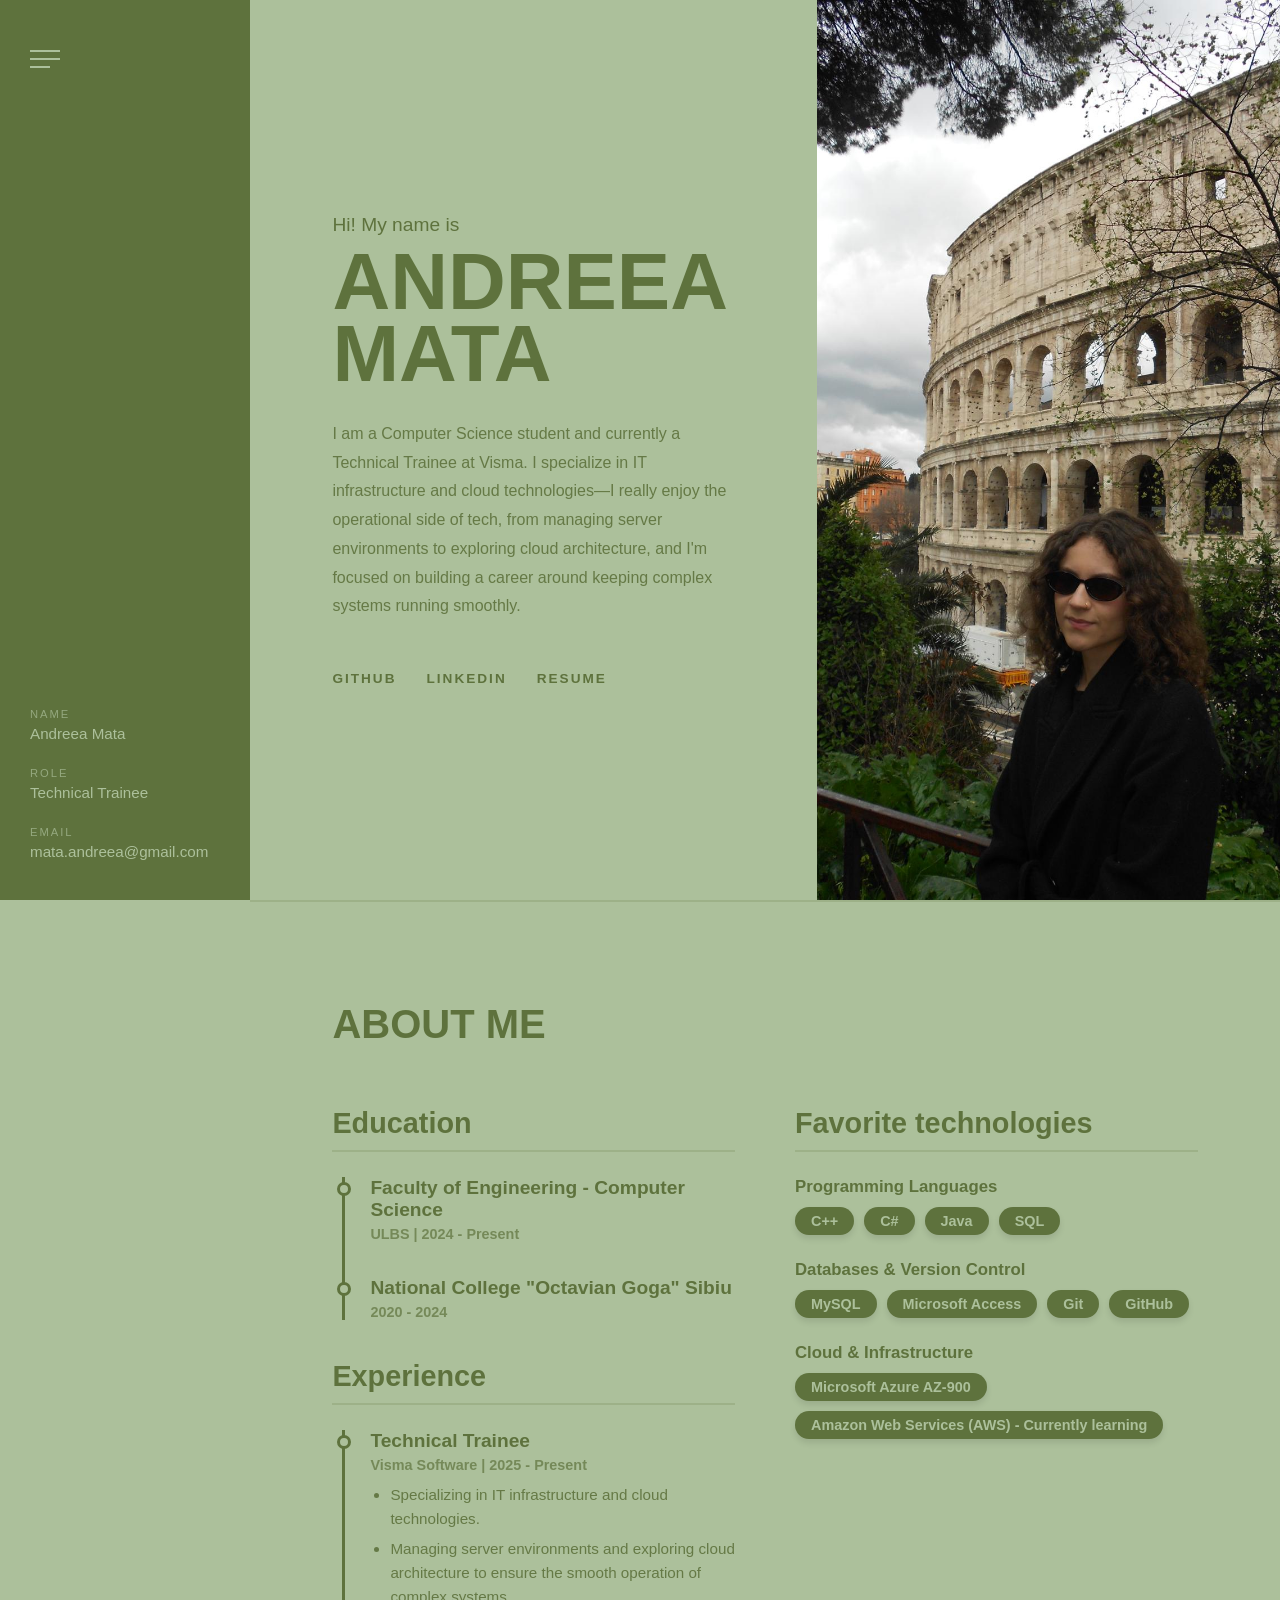
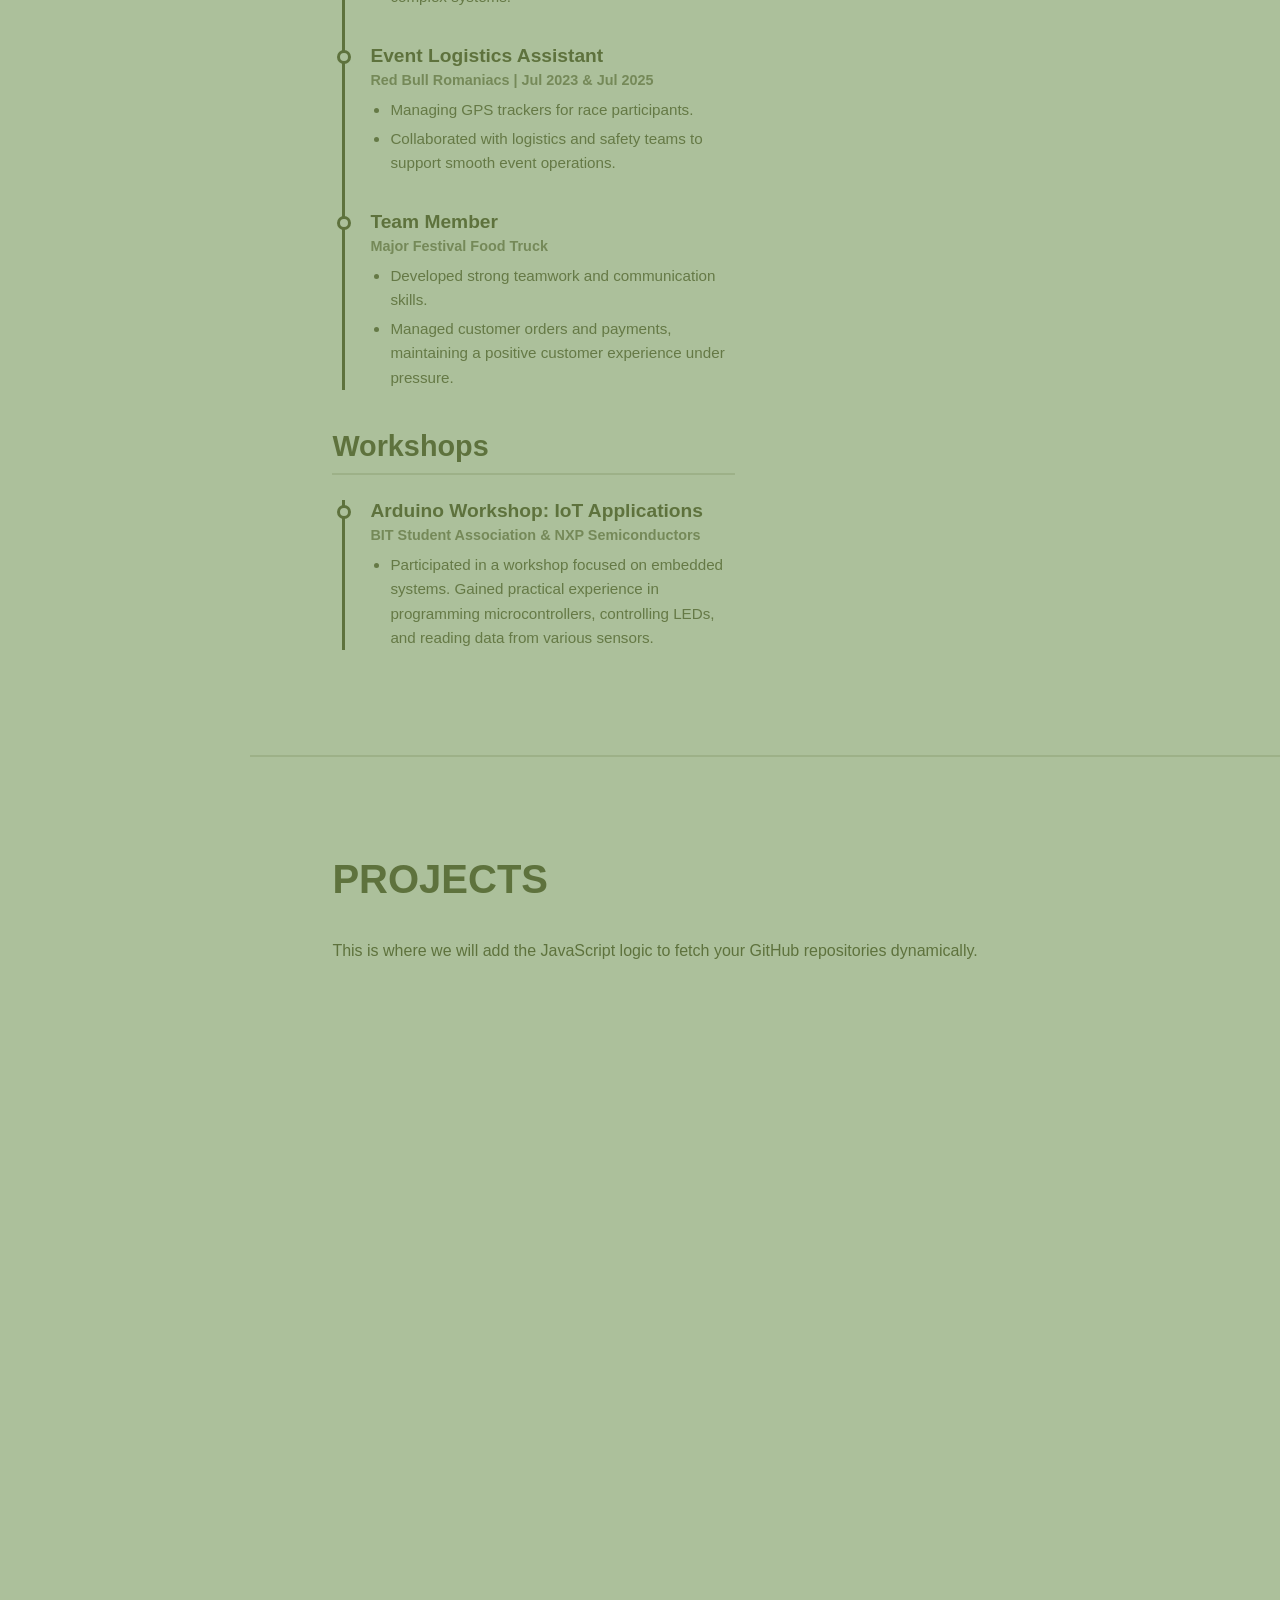
==== index.html @ 9abe4fd8 "First commit - Home Page (short description and profile photo) and Experience page" ====
<!DOCTYPE html>
<html lang="en">
<head>
    <meta charset="UTF-8">
    <meta name="viewport" content="width=device-width, initial-scale=1.0">
    <title>Portfolio | Andreea-Maria Mata</title>
    <link rel="stylesheet" href="css/style.css">
</head>
<body>

    <aside class="sidebar">
        
        <button class="menu-icon" id="hamburger-btn" aria-label="Open menu">
            <div class="line"></div>
            <div class="line"></div>
            <div class="line short"></div>
        </button>

        <nav class="sidebar-nav" id="sidebar-nav">
            <ul>
                <li><a href="#home" class="nav-link">Home</a></li>
                <li><a href="#about-me" class="nav-link">About me</a></li>
                <li><a href="#projects" class="nav-link">Projects</a></li>
            </ul>
        </nav>

        <div class="contact-info">
            <div class="info-block">
                <span class="label">NAME</span>
                <span class="value">Andreea Mata</span>
            </div>
            <div class="info-block">
                <span class="label">ROLE</span>
                <span class="value">Technical Trainee</span>
            </div>
            <div class="info-block">
                <span class="label">EMAIL</span>
                <span class="value">mata.andreea@gmail.com</span>
            </div>
        </div>

    </aside>

    <div class="main-content">

        <section id="home" class="hero-section">
            <div class="content">
                <div class="content-inner">
                    <p class="greeting">Hi! My name is</p>
                    <h1 class="huge-name">Andreea<br>Mata</h1>
                    <p class="bio">
                        I am a Computer Science student and currently a Technical Trainee at Visma. I specialize in IT infrastructure and cloud technologies—I really enjoy the operational side of tech, from managing server environments to exploring cloud architecture, and I'm focused on building a career around keeping complex systems running smoothly.
                    </p>
                    <div class="social-links">
                        <a href="https://github.com/mmandreea" target="_blank">GITHUB</a>
                        <a href="https://www.linkedin.com/in/andreea-maria-mata/" target="_blank">LINKEDIN</a>
                        <a href="informatii/CV_Andreea_Mata.pdf" target="_blank">RESUME</a>
                    </div>
                </div>
            </div>
            <div class="hero-image"></div>
        </section>

        <section id="about-me" class="other-section">
            <h2 class="section-title">About me</h2>
            
            <div class="about-grid">
                
                <div class="about-column">
                    
                    <h3 class="column-subtitle">Education</h3>
                    <div class="timeline">
                        <div class="timeline-item">
                            <div class="timeline-dot"></div>
                            <h4 class="timeline-title">Faculty of Engineering - Computer Science</h4>
                            <p class="timeline-date">ULBS | 2024 - Present</p>
                        </div>
                        <div class="timeline-item">
                            <div class="timeline-dot"></div>
                            <h4 class="timeline-title">National College "Octavian Goga" Sibiu</h4>
                            <p class="timeline-date">2020 - 2024</p>
                        </div>
                    </div>

                    <h3 class="column-subtitle" style="margin-top: 40px;">Experience</h3>
                    <div class="timeline">
                        <div class="timeline-item">
                            <div class="timeline-dot"></div>
                            <h4 class="timeline-title">Technical Trainee</h4>
                            <p class="timeline-date">Visma Software | 2025 - Present</p>
                            <ul class="timeline-list">
                                <li>Specializing in IT infrastructure and cloud technologies.</li>
                                <li>Managing server environments and exploring cloud architecture to ensure the smooth operation of complex systems.</li>
                            </ul>
                        </div>
                        
                        <div class="timeline-item">
                            <div class="timeline-dot"></div>
                            <h4 class="timeline-title">Event Logistics Assistant</h4>
                            <p class="timeline-date">Red Bull Romaniacs | Jul 2023 & Jul 2025</p>
                            <ul class="timeline-list">
                                <li>Managing GPS trackers for race participants.</li>
                                <li>Collaborated with logistics and safety teams to support smooth event operations.</li>
                            </ul>
                        </div>
                        
                        <div class="timeline-item">
                            <div class="timeline-dot"></div>
                            <h4 class="timeline-title">Team Member</h4>
                            <p class="timeline-date">Major Festival Food Truck</p>
                            <ul class="timeline-list">
                                <li>Developed strong teamwork and communication skills.</li>
                                <li>Managed customer orders and payments, maintaining a positive customer experience under pressure.</li>
                            </ul>
                        </div>
                    </div>

                    <h3 class="column-subtitle" style="margin-top: 40px;">Workshops</h3>
                    <div class="timeline">
                        <div class="timeline-item">
                            <div class="timeline-dot"></div>
                            <h4 class="timeline-title">Arduino Workshop: IoT Applications</h4>
                            <p class="timeline-date">BIT Student Association & NXP Semiconductors</p>
                            <ul class="timeline-list">
                                <li>Participated in a workshop focused on embedded systems. Gained practical experience in programming microcontrollers, controlling LEDs, and reading data from various sensors.</li>
                            </ul>
                        </div>
                    </div>

                </div>

                <div class="about-column">
                    
                    <h3 class="column-subtitle">Favorite technologies</h3>
                    
                    <div class="skills-block">
                        <p class="skills-label">Programming Languages</p>
                        <div class="tags">
                            <span>C++</span>
                            <span>C#</span>
                            <span>Java</span>
                            <span>SQL</span>
                        </div>
                    </div>

                    <div class="skills-block">
                        <p class="skills-label">Databases & Version Control</p>
                        <div class="tags">
                            <span>MySQL</span>
                            <span>Microsoft Access</span>
                            <span>Git</span>
                            <span>GitHub</span>
                        </div>
                    </div>

                    <div class="skills-block">
                        <p class="skills-label">Cloud & Infrastructure</p>
                        <div class="tags">
                            <span>Microsoft Azure AZ-900</span>
                            <span>Amazon Web Services (AWS) - Currently learning</span>
                        </div>
                    </div>

                </div>

            </div>
        </section>

        <section id="projects" class="other-section">
            <h2 class="section-title">Projects</h2>
            <p>This is where we will add the JavaScript logic to fetch your GitHub repositories dynamically.</p>
        </section>

    </div>

    <script src="js/script.js"></script>

</body>
</html>
---- css/style.css ----
/* =======================================
   1. RESETĂRI GLOBALE & SCROLL LENT
   ======================================= */
* {
    margin: 0;
    padding: 0;
    box-sizing: border-box;
    font-family: 'Segoe UI', Tahoma, Geneva, Verdana, sans-serif;
}

html {
    scroll-behavior: smooth; /* MAGIA PENTRU SCROLL FLUID */
}

body {
    background-color: #acc09b; 
    color: #5e723d; 
    /* Am eliminat overflow: hidden ca să permitem derularea paginii */
}

/* =======================================
   2. COLOANA 1: SIDEBAR (Fixat pe stânga)
   ======================================= */
.sidebar {
    width: 250px; 
    height: 100vh; /* Ocupă tot ecranul pe înălțime */
    position: fixed; /* ÎL BLOCHEAZĂ PE ECRAN */
    top: 0;
    left: 0;
    background-color: #5e723d; 
    color: #acc09b; 
    padding: 40px 30px;
    display: flex;
    flex-direction: column;
    justify-content: space-between;
    z-index: 100; /* Asigură că stă mereu deasupra conținutului */
}

/* Buton și Meniu Sidebar */
.menu-icon {
    background: transparent;
    border: none;
    cursor: pointer;
    padding: 10px 0;
    align-self: flex-start;
    outline: none;
}
.menu-icon .line {
    height: 2px;
    width: 30px;
    background-color: #acc09b;
    margin-bottom: 6px;
}
.menu-icon .short {
    width: 20px; 
}

.sidebar-nav {
    display: none; 
    margin-top: 30px;
    flex-grow: 1; 
}
.sidebar-nav.show {
    display: block;
}
.sidebar-nav ul {
    list-style: none;
    display: flex;
    flex-direction: column;
    gap: 20px;
}
.sidebar-nav a {
    color: #acc09b;
    text-decoration: none;
    font-size: 1.5rem; 
    font-weight: 800;
    letter-spacing: 1px;
    transition: opacity 0.3s ease;
    display: inline-block;
}
.sidebar-nav a:hover {
    opacity: 0.6;
}

/* Date Contact */
.contact-info {
    display: flex;
    flex-direction: column;
    gap: 25px;
    margin-top: auto; 
}
.info-block {
    display: flex;
    flex-direction: column;
    gap: 5px;
}
.label {
    font-size: 0.7rem;
    letter-spacing: 2px;
    opacity: 0.7;
}
.value {
    font-size: 0.95rem;
    font-weight: 500;
}

/* =======================================
   3. ZONA DE SCROLL & SECȚIUNEA HOME
   ======================================= */
.main-content {
    margin-left: 250px; /* Împinge tot conținutul la dreapta ca să nu intre sub sidebar-ul fixat */
}

.hero-section {
    display: flex;
    min-height: 100vh; /* Ocupă exact un ecran întreg */
}

.content {
    flex: 1; 
    display: flex;
    align-items: center;
    padding: 0 8%;
    background-color: #acc09b;
}

.content-inner {
    max-width: 500px;
}

.greeting {
    font-size: 1.2rem;
    margin-bottom: 10px;
}

.huge-name {
    font-size: 5rem;
    line-height: 0.9;
    font-weight: 800;
    text-transform: uppercase;
    margin-bottom: 30px;
    color: #5e723d;
}

.bio {
    font-size: 1rem;
    line-height: 1.8;
    margin-bottom: 50px;
    opacity: 0.9;
}

.social-links {
    display: flex;
    gap: 30px;
}

.social-links a {
    text-decoration: none;
    color: #5e723d;
    font-size: 0.85rem;
    letter-spacing: 2px;
    font-weight: bold;
    transition: opacity 0.3s;
}

.social-links a:hover {
    opacity: 0.6;
}

.hero-image {
    width: 45%; 
    background-image: url('../informatii/poza_eu.jpeg'); 
    background-size: cover;
    background-position: center;
}

/* =======================================
   4. NOILE SECȚIUNI (CV și Portofoliu)
   ======================================= */
.other-section {
    min-height: 100vh; /* Fiecare secțiune are cel puțin înălțimea unui ecran */
    padding: 100px 8%; /* Spațiu generos sus și pe laterale */
    border-top: 2px solid rgba(94, 114, 61, 0.2); /* O linie subtilă de despărțire */
    display: flex;
    flex-direction: column;
}

.section-title {
    font-size: 2.5rem;
    margin-bottom: 40px;
    text-transform: uppercase;
}

/* =======================================
   SECȚIUNEA ABOUT ME (Grid & Timeline)
   ======================================= */

.about-grid {
    display: grid;
    grid-template-columns: 1fr 1fr; /* Două coloane egale */
    gap: 60px;
    margin-top: 20px;
}

.column-subtitle {
    font-size: 1.8rem;
    color: #5e723d;
    margin-bottom: 25px;
    border-bottom: 2px solid rgba(94, 114, 61, 0.2);
    padding-bottom: 10px;
}

/* Structura axei timpului */
.timeline {
    border-left: 3px solid #5e723d; /* Linia verticală */
    padding-left: 25px;
    margin-left: 10px;
}

.timeline-item {
    position: relative;
    margin-bottom: 35px;
}

.timeline-item:last-child {
    margin-bottom: 0;
}

/* Bulinele de pe axa timpului */
.timeline-dot {
    position: absolute;
    left: -33px; /* Poziționat exact pe linia verticală */
    top: 5px;
    width: 14px;
    height: 14px;
    background-color: #acc09b; /* Interiorul la fel ca fundalul */
    border: 3px solid #5e723d; /* Marginea bulinei */
    border-radius: 50%;
}

.timeline-title {
    font-size: 1.2rem;
    font-weight: 700;
    color: #5e723d;
    margin-bottom: 5px;
}

.timeline-date {
    font-size: 0.9rem;
    font-weight: bold;
    opacity: 0.7;
    margin-bottom: 10px;
}

/* Liste pentru descrierea task-urilor (Workshop/Experiență) */
.timeline-list {
    list-style-type: disc;
    padding-left: 20px;
    opacity: 0.9;
    font-size: 0.95rem;
    line-height: 1.6;
}

.timeline-list li {
    margin-bottom: 5px;
}

/* Secțiunea de Abilități Tehnice (Tag-uri) */
.skills-block {
    margin-bottom: 25px;
}

.skills-label {
    font-weight: bold;
    margin-bottom: 10px;
    font-size: 1.05rem;
}

.tags {
    display: flex;
    flex-wrap: wrap;
    gap: 10px;
}

.tags span {
    background-color: #5e723d; /* Verde închis */
    color: #acc09b; /* Text deschis */
    padding: 6px 16px;
    border-radius: 20px;
    font-size: 0.9rem;
    font-weight: 600;
    box-shadow: 0 4px 6px rgba(0,0,0,0.1);
    transition: transform 0.2s ease;
}

.tags span:hover {
    transform: translateY(-3px); /* Mic efect de ridicare la hover */
}

/* Responsivitate pentru ecranele mici */
@media (max-width: 992px) {
    .about-grid {
        grid-template-columns: 1fr; /* Trece pe o singură coloană pe telefon */
        gap: 40px;
    }
}

/* =======================================
   5. RESPONSIVITATE (Mobile & Tablete)
   ======================================= */
@media (max-width: 992px) {
    .sidebar {
        width: 100%;
        height: auto;
        position: relative; /* Pe mobil îl deblocăm pentru că ar ocupa tot ecranul */
    }
    
    .main-content {
        margin-left: 0; /* Anulăm distanța pe mobil */
    }

    .hero-section {
        flex-direction: column;
        height: auto;
    }
    
    .hero-image {
        width: 100%;
        height: 50vh;
    }
    
    .sidebar-nav {
        order: 2;
        width: 100%;
    }
    
    .contact-info {
        flex-direction: row;
        flex-wrap: wrap;
        margin-top: 20px;
    }
}
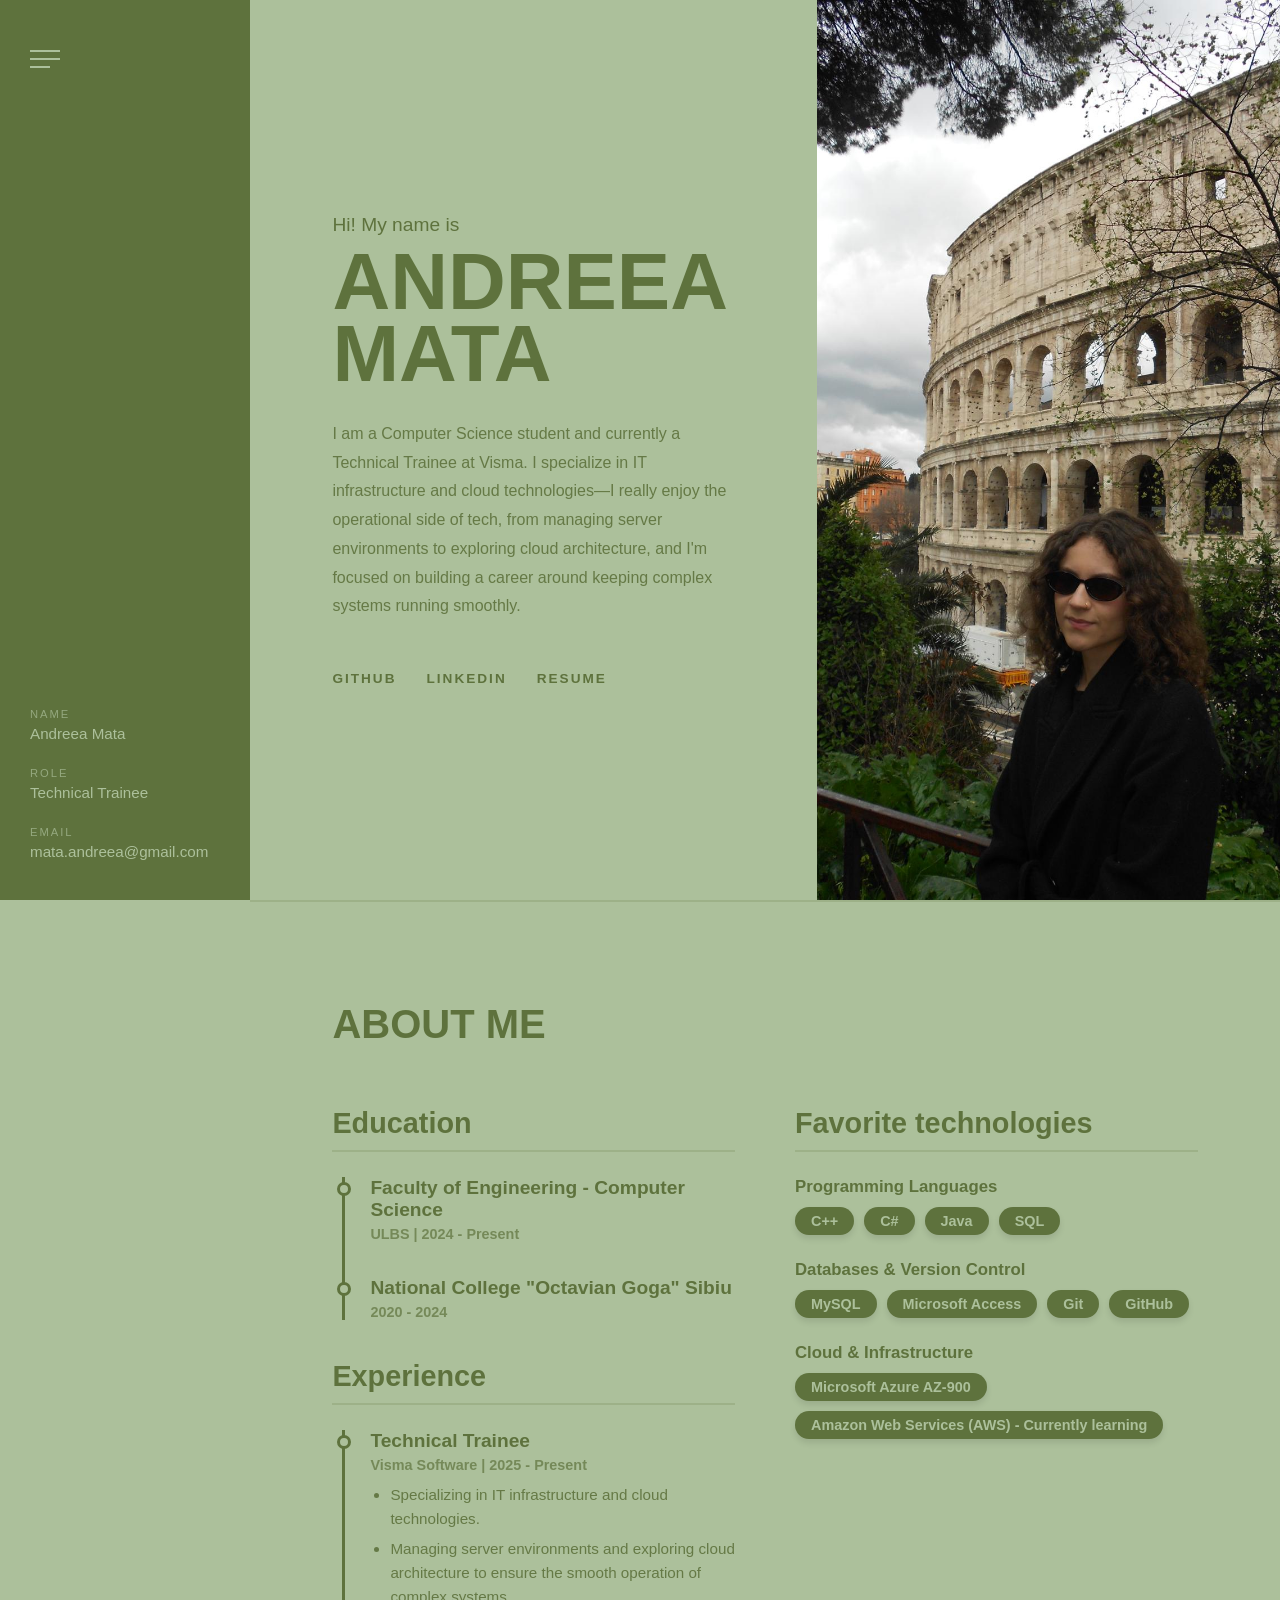
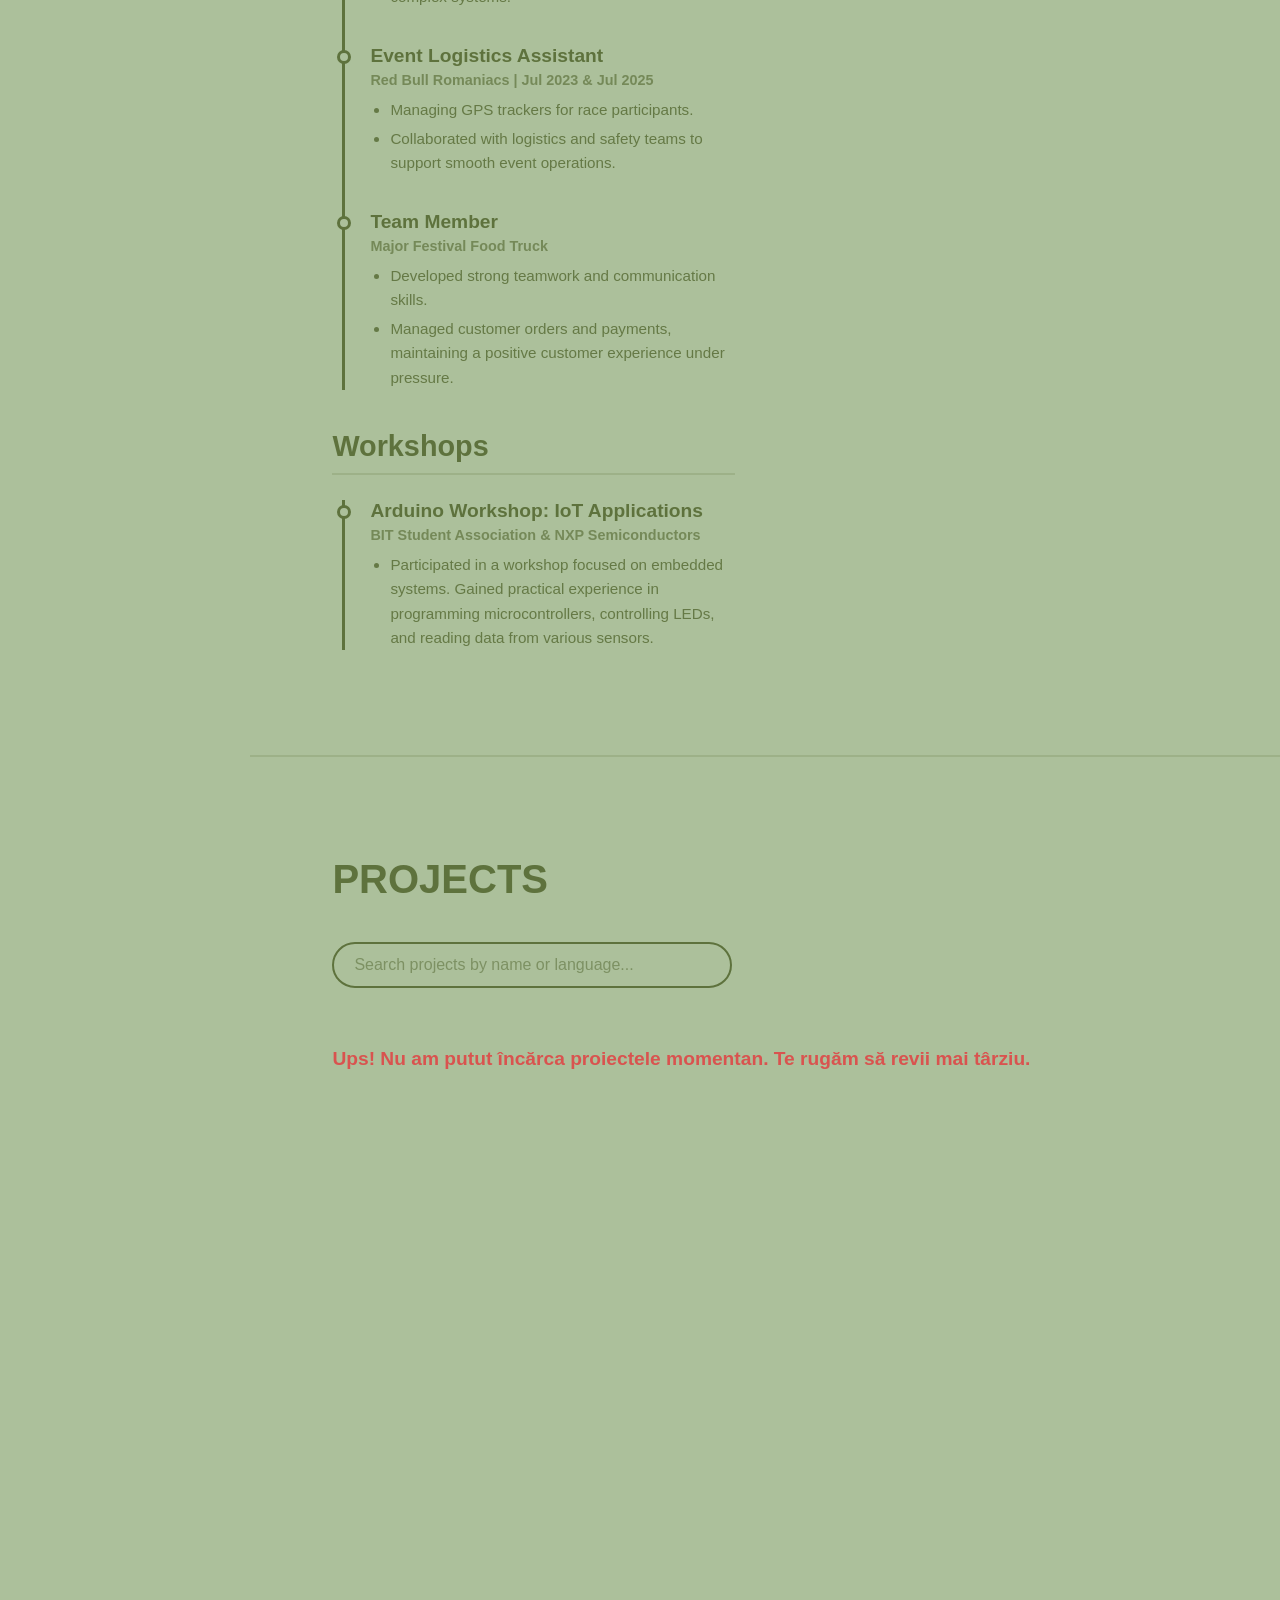
==== commit 3b9821f7: "Projects page implemented" ====
--- a/index.html
+++ b/index.html
@@ -168,7 +168,21 @@
 
         <section id="projects" class="other-section">
             <h2 class="section-title">Projects</h2>
-            <p>This is where we will add the JavaScript logic to fetch your GitHub repositories dynamically.</p>
+
+            <!-- Zona de Căutare (Search Bar) -->
+            <div class="projects-controls">
+                <input type="text" id="search-input" placeholder="Search projects by name or language...">
+            </div>
+
+            <!-- Starea de Loading (Spinner) -->
+            <div id="loading-spinner" class="spinner"></div>
+            
+            <!-- Mesajul de Eroare (Ascuns implicit) -->
+            <div id="error-message" class="error-msg" style="display: none;"></div>
+            
+            <!-- Grila unde vor apărea cardurile rotative -->
+            <div id="projects-grid" class="projects-grid"></div>
+            
         </section>
 
     </div>
--- a/css/style.css
+++ b/css/style.css
@@ -306,6 +306,164 @@
 }
 
 /* =======================================
+   SECȚIUNEA 3: PROIECTE & FLIP CARDS
+   ======================================= */
+
+.projects-controls {
+    margin-bottom: 40px;
+}
+
+#search-input {
+    width: 100%;
+    max-width: 400px;
+    padding: 12px 20px;
+    border: 2px solid #5e723d;
+    border-radius: 25px;
+    background-color: transparent;
+    color: #5e723d;
+    font-size: 1rem;
+    outline: none;
+    transition: box-shadow 0.3s;
+}
+
+#search-input::placeholder {
+    color: rgba(94, 114, 61, 0.6);
+}
+
+#search-input:focus {
+    box-shadow: 0 0 10px rgba(94, 114, 61, 0.3);
+}
+
+/* Spinner pentru Loading */
+.spinner {
+    width: 50px;
+    height: 50px;
+    border: 5px solid rgba(94, 114, 61, 0.3);
+    border-top-color: #5e723d;
+    border-radius: 50%;
+    animation: spin 1s linear infinite;
+    margin: 50px auto;
+}
+
+@keyframes spin {
+    to { transform: rotate(360deg); }
+}
+
+.error-msg {
+    color: #d9534f;
+    font-size: 1.2rem;
+    font-weight: bold;
+    margin: 20px 0;
+}
+
+/* Grila de carduri */
+.projects-grid {
+    display: grid;
+    grid-template-columns: repeat(auto-fill, minmax(280px, 1fr));
+    gap: 30px;
+}
+
+/* --- LOGICA 3D PENTRU FLIP CARD --- */
+.flip-card {
+    background-color: transparent;
+    height: 250px;
+    perspective: 1000px; /* Creează profunzimea 3D */
+}
+
+.flip-card-inner {
+    position: relative;
+    width: 100%;
+    height: 100%;
+    text-align: center;
+    transition: transform 0.6s;
+    transform-style: preserve-3d;
+    box-shadow: 0 10px 20px rgba(0,0,0,0.1);
+    border-radius: 15px;
+}
+
+.flip-card:hover .flip-card-inner {
+    transform: rotateY(180deg); /* Rotește la 180 grade pe hover */
+}
+
+.flip-card-front, .flip-card-back {
+    position: absolute;
+    width: 100%;
+    height: 100%;
+    backface-visibility: hidden; /* Ascunde spatele când e pe față și invers */
+    border-radius: 15px;
+    padding: 20px;
+    display: flex;
+    flex-direction: column;
+    justify-content: center;
+    align-items: center;
+}
+
+/* FAȚA CARDULUI (Nume + Buton Source) */
+.flip-card-front {
+    background-color: #5e723d;
+    color: #acc09b;
+}
+
+.project-title {
+    font-size: 1.4rem;
+    margin-bottom: 25px;
+    word-break: break-word;
+}
+
+
+/* SPATELE CARDULUI (Descriere, Limbaj, Statistici) */
+.flip-card-back {
+    background-color: #acc09b;
+    color: #5e723d;
+    border: 2px solid #5e723d;
+    transform: rotateY(180deg);
+    justify-content: space-between; 
+    padding: 25px 20px;
+    
+}
+
+.project-desc {
+    font-size: 0.9rem;
+    margin: auto 0; 
+    line-height: 1.4;
+    max-height: 100px;
+    overflow-y: auto; /* Permite scroll dacă descrierea este prea lungă */
+}
+
+.project-stats {
+    display: flex;
+    gap: 15px;
+    font-weight: bold;
+    font-size: 0.95rem;
+    margin-bottom: 15px;
+}
+
+.project-lang {
+    font-size: 0.85rem;
+    padding: 4px 12px;
+    background-color: #5e723d;
+    color: #acc09b;
+    border-radius: 15px;
+}
+
+.btn-source {
+    background-color:#5e723d ;
+    color: #acc09b;
+    padding: 8px 20px;
+    text-decoration: none;
+    border-radius: 20px;
+    font-weight: bold;
+    transition: transform 0.2s;
+    z-index: 2; /* Menține butonul apăsabil */
+}
+
+.btn-source:hover {
+    transform: scale(1.05);
+    background-color: #4a5a30;
+}
+
+
+/* =======================================
    5. RESPONSIVITATE (Mobile & Tablete)
    ======================================= */
 @media (max-width: 992px) {
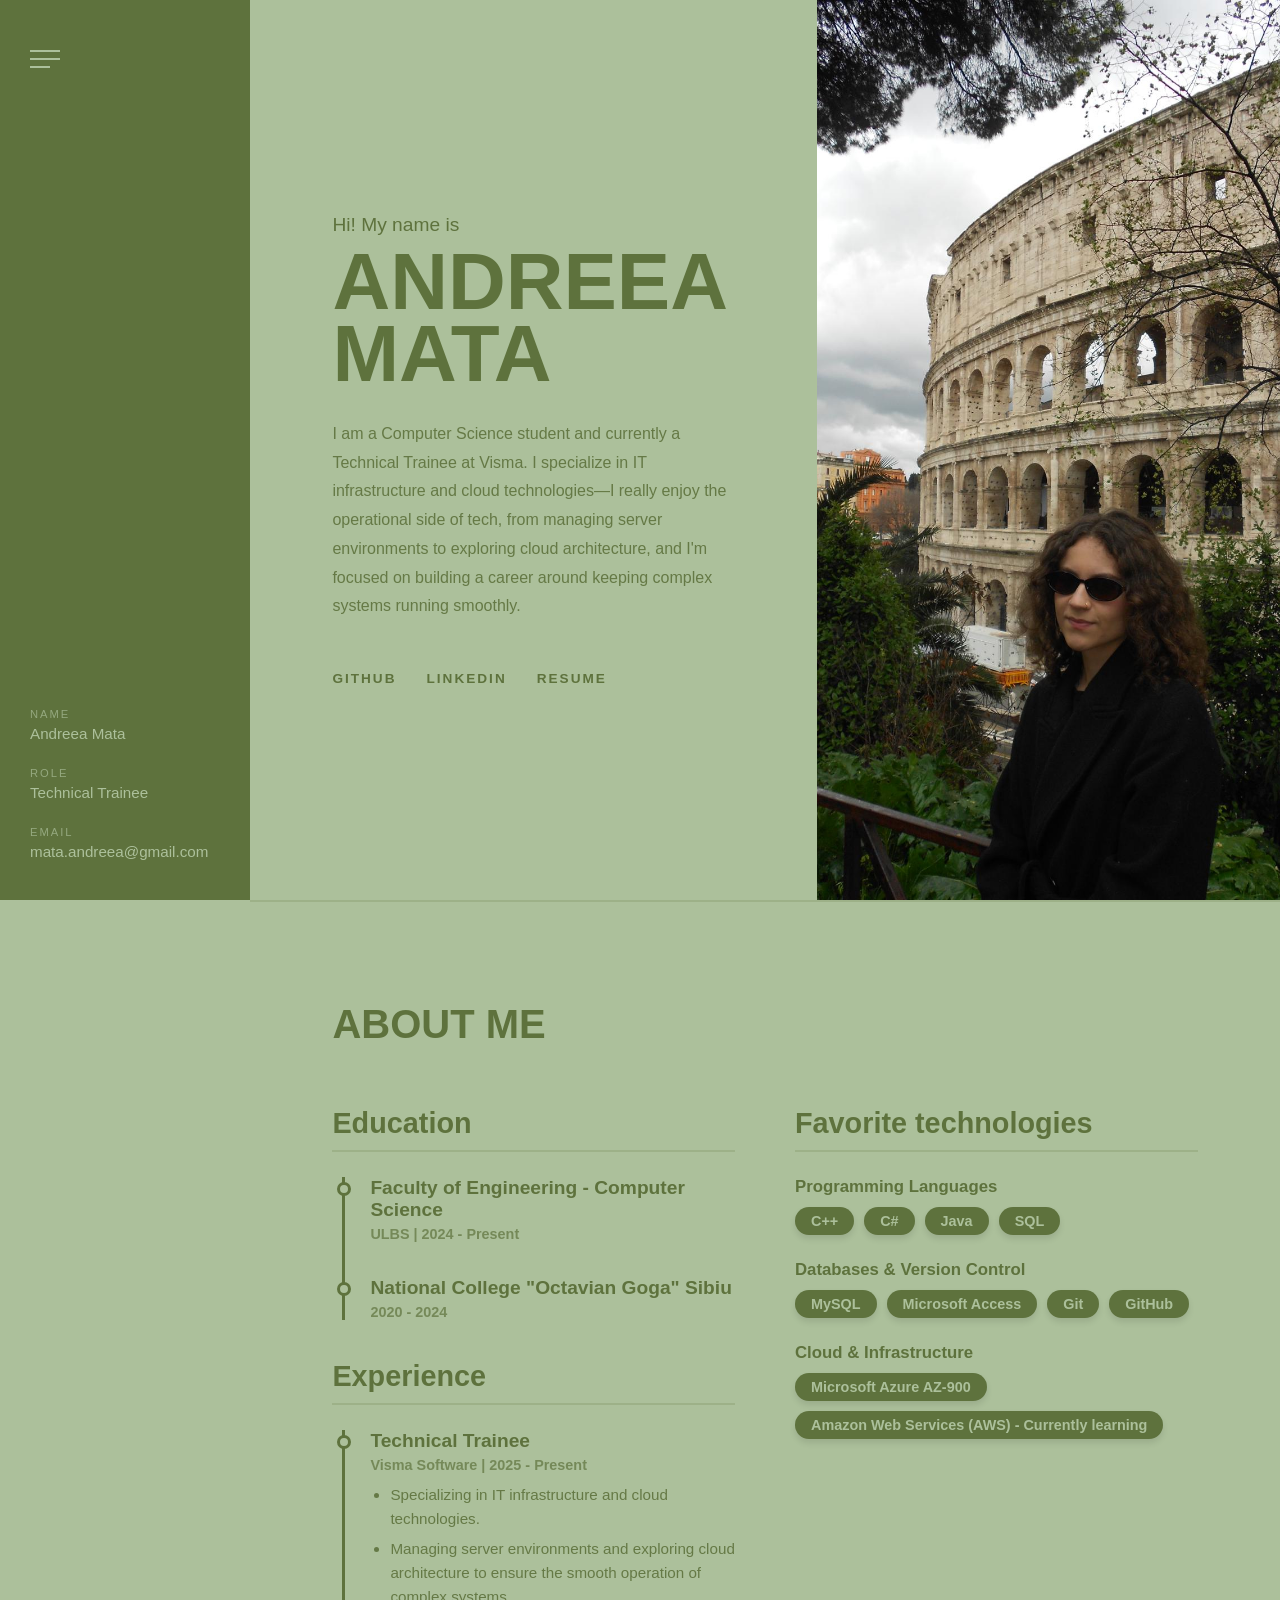
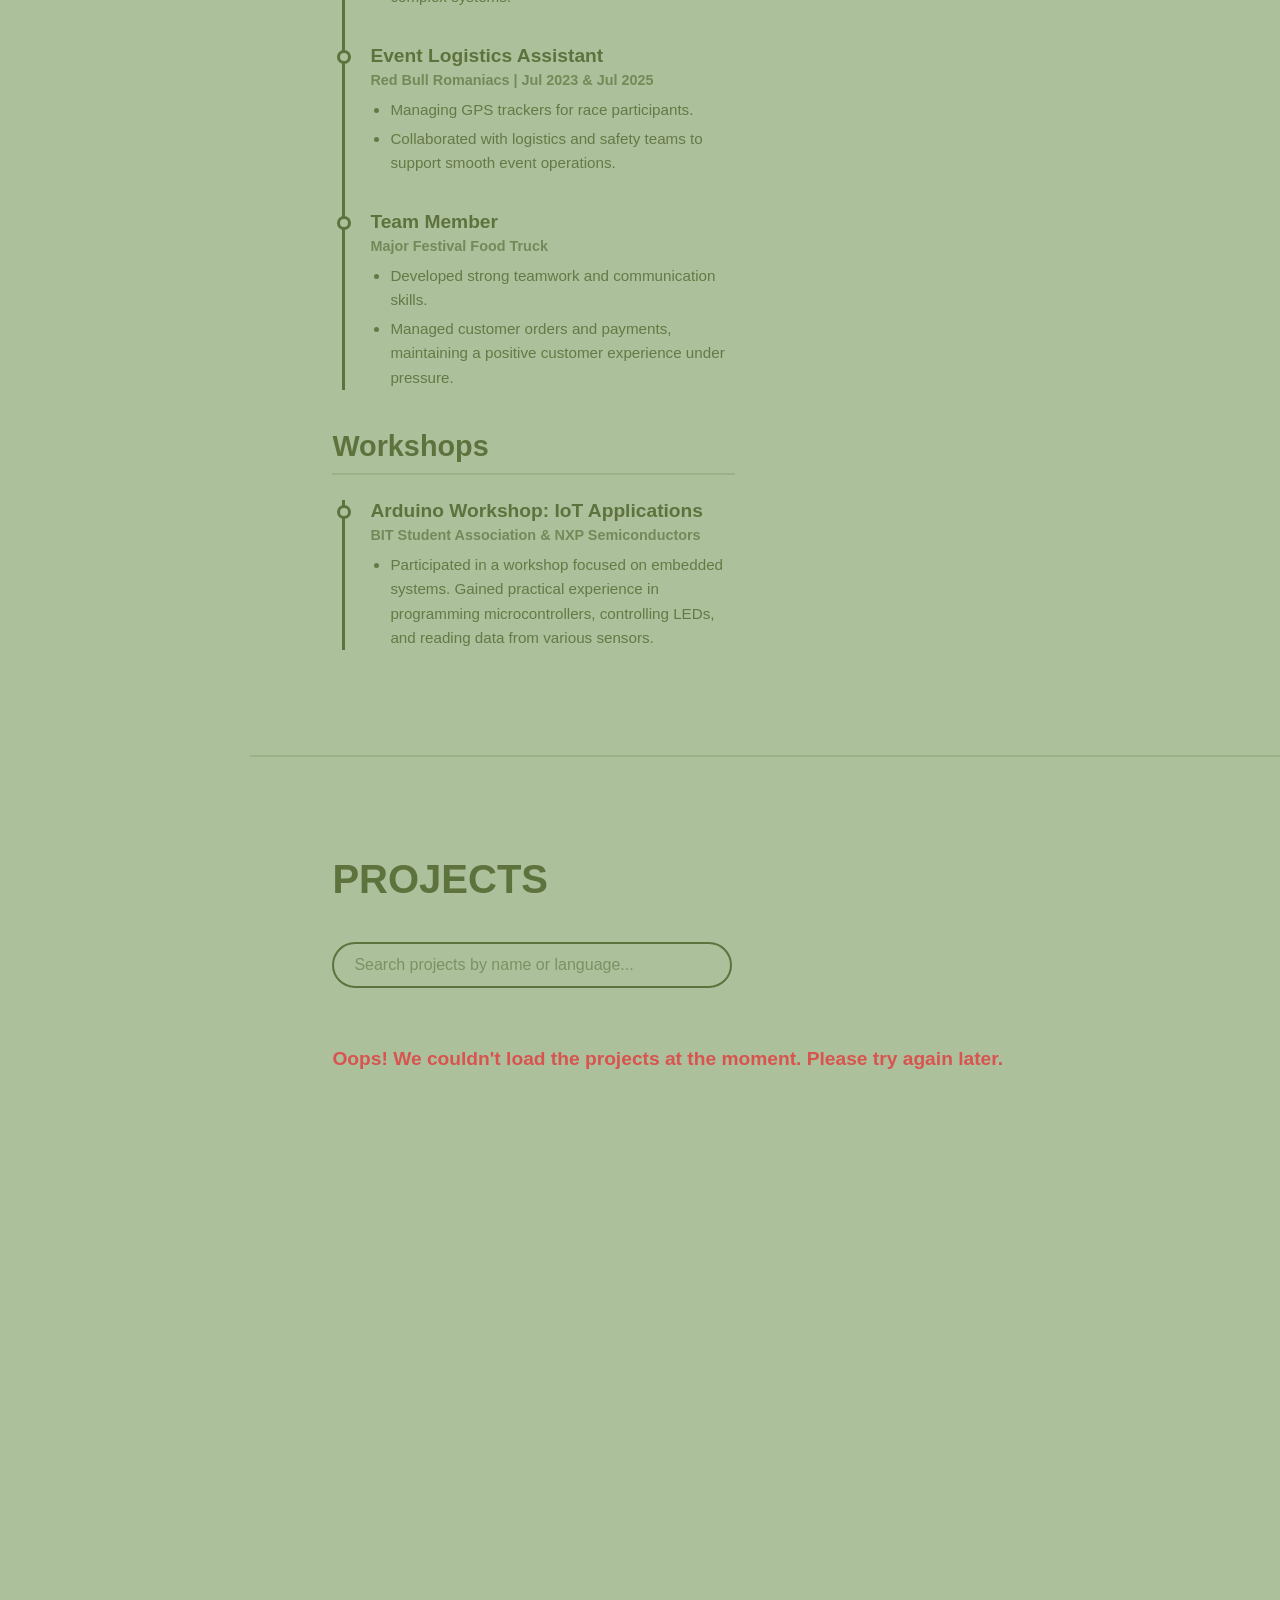
==== commit 0a15cf8a: "Final commit - read.me and card responsiveness on mobile fixed" ====
--- a/index.html
+++ b/index.html
@@ -3,7 +3,7 @@
 <head>
     <meta charset="UTF-8">
     <meta name="viewport" content="width=device-width, initial-scale=1.0">
-    <title>Portfolio | Andreea-Maria Mata</title>
+    <title>Andreea-Maria Mata</title>
     <link rel="stylesheet" href="css/style.css">
 </head>
 <body>
@@ -180,9 +180,9 @@
             <!-- Mesajul de Eroare (Ascuns implicit) -->
             <div id="error-message" class="error-msg" style="display: none;"></div>
             
-            <!-- Grila unde vor apărea cardurile rotative -->
+            <!-- Grila unde vor apărea cardurile -->
             <div id="projects-grid" class="projects-grid"></div>
-            
+
         </section>
 
     </div>
--- a/css/style.css
+++ b/css/style.css
@@ -297,16 +297,8 @@
     transform: translateY(-3px); /* Mic efect de ridicare la hover */
 }
 
-/* Responsivitate pentru ecranele mici */
-@media (max-width: 992px) {
-    .about-grid {
-        grid-template-columns: 1fr; /* Trece pe o singură coloană pe telefon */
-        gap: 40px;
-    }
-}
-
-/* =======================================
-   SECȚIUNEA 3: PROIECTE & FLIP CARDS
+/* =======================================
+   SECȚIUNEA 3: PROIECTE (CARDURI STATICE)
    ======================================= */
 
 .projects-controls {
@@ -359,142 +351,183 @@
 /* Grila de carduri */
 .projects-grid {
     display: grid;
-    grid-template-columns: repeat(auto-fill, minmax(280px, 1fr));
+    grid-template-columns: repeat(auto-fill, minmax(290px, 1fr));
     gap: 30px;
 }
 
-/* --- LOGICA 3D PENTRU FLIP CARD --- */
-.flip-card {
-    background-color: transparent;
-    height: 250px;
-    perspective: 1000px; /* Creează profunzimea 3D */
-}
-
-.flip-card-inner {
-    position: relative;
-    width: 100%;
-    height: 100%;
-    text-align: center;
-    transition: transform 0.6s;
-    transform-style: preserve-3d;
-    box-shadow: 0 10px 20px rgba(0,0,0,0.1);
+/* DESIGN CARD STATIC */
+.project-card {
+    background-color: #5e723d; /* Verde închis */
+    color: #acc09b; /* Text deschis */
     border-radius: 15px;
-}
-
-.flip-card:hover .flip-card-inner {
-    transform: rotateY(180deg); /* Rotește la 180 grade pe hover */
-}
-
-.flip-card-front, .flip-card-back {
-    position: absolute;
-    width: 100%;
-    height: 100%;
-    backface-visibility: hidden; /* Ascunde spatele când e pe față și invers */
-    border-radius: 15px;
-    padding: 20px;
+    padding: 25px;
     display: flex;
     flex-direction: column;
-    justify-content: center;
+    justify-content: space-between;
+    min-height: 280px; /* Înălțime stabilă pentru a alinia cardurile în grilă */
+    box-shadow: 0 10px 20px rgba(0,0,0,0.05);
+    transition: transform 0.3s ease, box-shadow 0.3s ease;
+}
+
+/* Efect discret de ridicare la hover (fără rotire 3D) */
+.project-card:hover {
+    transform: translateY(-6px);
+    box-shadow: 0 15px 30px rgba(0,0,0,0.15);
+}
+
+/* Header-ul cardului (Titlu + Limbaj pe același rând) */
+.project-card-header {
+    display: flex;
+    justify-content: space-between;
+    align-items: flex-start;
+    gap: 15px;
+    margin-bottom: 15px;
+}
+
+.project-title {
+    font-size: 1.25rem;
+    font-weight: 700;
+    text-align: left;
+    word-break: break-word;
+}
+
+.project-lang {
+    font-size: 0.8rem;
+    font-weight: bold;
+    padding: 4px 10px;
+    background-color: #acc09b; /* Inversat: fundal deschis */
+    color: #5e723d; /* Text închis */
+    border-radius: 12px;
+    white-space: nowrap;
+}
+
+/* Descrierea proiectului */
+.project-desc {
+    font-size: 0.95rem;
+    line-height: 1.5;
+    text-align: left;
+    opacity: 0.9;
+    flex-grow: 1; /* Împinge footer-ul în jos dacă textul e scurt */
+    margin-bottom: 20px;
+    max-height: 110px;
+    overflow-y: auto; /* Adaugă scrollbar doar dacă descrierea e extrem de lungă */
+}
+
+/* Footer-ul cardului (Statistici + Buton) */
+.project-card-footer {
+    display: flex;
+    justify-content: space-between;
     align-items: center;
-}
-
-/* FAȚA CARDULUI (Nume + Buton Source) */
-.flip-card-front {
-    background-color: #5e723d;
-    color: #acc09b;
-}
-
-.project-title {
-    font-size: 1.4rem;
-    margin-bottom: 25px;
-    word-break: break-word;
-}
-
-
-/* SPATELE CARDULUI (Descriere, Limbaj, Statistici) */
-.flip-card-back {
-    background-color: #acc09b;
-    color: #5e723d;
-    border: 2px solid #5e723d;
-    transform: rotateY(180deg);
-    justify-content: space-between; 
-    padding: 25px 20px;
-    
-}
-
-.project-desc {
+    border-top: 1px solid rgba(172, 192, 155, 0.2); /* O linie fină de separare în interior */
+    padding-top: 15px;
+}
+
+/* Statistici (Stele + Forks) */
+.project-stats {
+    display: flex;
+    gap: 12px;
+    font-weight: bold;
     font-size: 0.9rem;
-    margin: auto 0; 
-    line-height: 1.4;
-    max-height: 100px;
-    overflow-y: auto; /* Permite scroll dacă descrierea este prea lungă */
-}
-
-.project-stats {
-    display: flex;
-    gap: 15px;
-    font-weight: bold;
-    font-size: 0.95rem;
-    margin-bottom: 15px;
-}
-
-.project-lang {
-    font-size: 0.85rem;
-    padding: 4px 12px;
-    background-color: #5e723d;
-    color: #acc09b;
-    border-radius: 15px;
-}
-
+}
+
+/* Butonul de Source Code */
 .btn-source {
-    background-color:#5e723d ;
-    color: #acc09b;
-    padding: 8px 20px;
+    background-color: #acc09b; /* Fundal deschis */
+    color: #5e723d; /* Text închis */
+    padding: 8px 18px;
     text-decoration: none;
     border-radius: 20px;
     font-weight: bold;
-    transition: transform 0.2s;
-    z-index: 2; /* Menține butonul apăsabil */
+    font-size: 0.9rem;
+    transition: background-color 0.2s, transform 0.2s;
 }
 
 .btn-source:hover {
     transform: scale(1.05);
-    background-color: #4a5a30;
-}
+    background-color: #bdcfad; /* Un pic mai deschis la hover */
+}
+
 
 
 /* =======================================
    5. RESPONSIVITATE (Mobile & Tablete)
    ======================================= */
 @media (max-width: 992px) {
+    /* 1. Transformăm Sidebar-ul într-o bară superioară ceva mai lată */
     .sidebar {
         width: 100%;
-        height: auto;
-        position: relative; /* Pe mobil îl deblocăm pentru că ar ocupa tot ecranul */
+        height: 90px; /* Am mărit înălțimea barei */
+        position: fixed; 
+        top: 0;
+        left: 0;
+        flex-direction: row;
+        align-items: flex-start; /* Mutăm alinierea sus */
+        padding: 35px 30px; /* Împingem butonul 35px în jos și 30px la dreapta */
+        z-index: 999; 
     }
     
+    /* 2. Ascundem elementele nedorite pe mobil */
+    .hero-image, .contact-info {
+        display: none;
+    }
+
+    /* 3. Ajustăm conținutul principal ca să nu intre sub bara superioară */
     .main-content {
-        margin-left: 0; /* Anulăm distanța pe mobil */
+        margin-left: 0; 
+        padding-top: 90px; /* Lăsăm loc fix cât e bara de sus */
     }
 
     .hero-section {
+        min-height: calc(100vh - 90px);
+        padding: 40px 0;
+    }
+
+    .content {
+        padding: 0 5%;
+    }
+
+    .huge-name {
+        font-size: 3.5rem;
+    }
+
+    .social-links{
+        justify-content: center;
+        flex-wrap: wrap;
+    }
+
+    /* 4. Meniul Full-Screen */
+    .sidebar-nav {
+        display: none; 
+        position: fixed;
+        top: 0;
+        left: 0;
+        width: 100vw;
+        height: 100vh;
+        background-color: #5e723d; 
+        z-index: 998; /* Sub buton, peste conținut */
+        margin-top: 0;
+        padding-top: 130px; /* Lăsăm mai mult spațiu sus ca textul să nu se suprapună cu butonul */
+        padding-left: 10%;
+    }
+    
+    .sidebar-nav.show {
+        display: flex;
         flex-direction: column;
-        height: auto;
     }
     
-    .hero-image {
-        width: 100%;
-        height: 50vh;
-    }
-    
-    .sidebar-nav {
-        order: 2;
-        width: 100%;
-    }
-    
-    .contact-info {
-        flex-direction: row;
-        flex-wrap: wrap;
-        margin-top: 20px;
+    .sidebar-nav ul {
+        gap: 30px; 
+    }
+
+    /* 5. Asigurăm vizibilitatea butonului */
+    .menu-icon {
+        z-index: 1000; 
+        position: relative;
+    }
+
+    /* Ajustare axă timeline pentru mobil */
+    .about-grid {
+        grid-template-columns: 1fr;
+        gap: 40px;
     }
 }
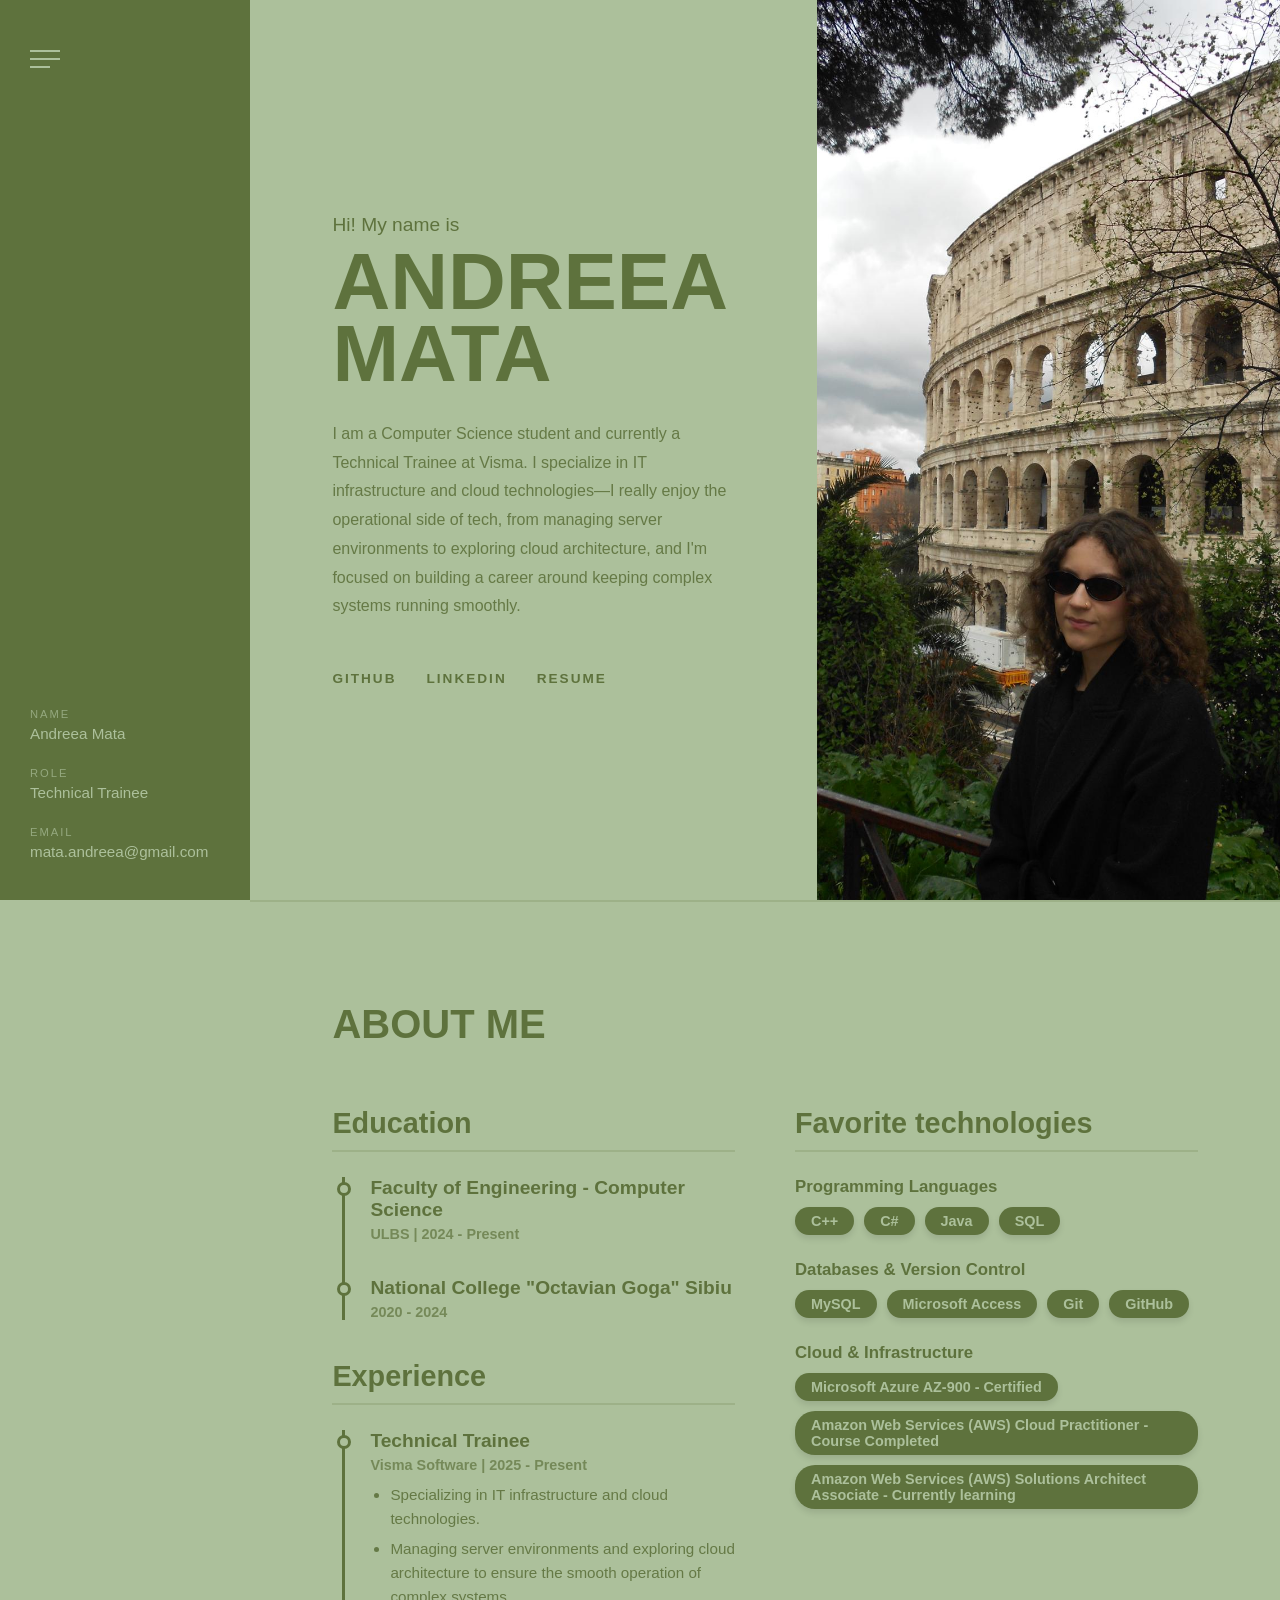
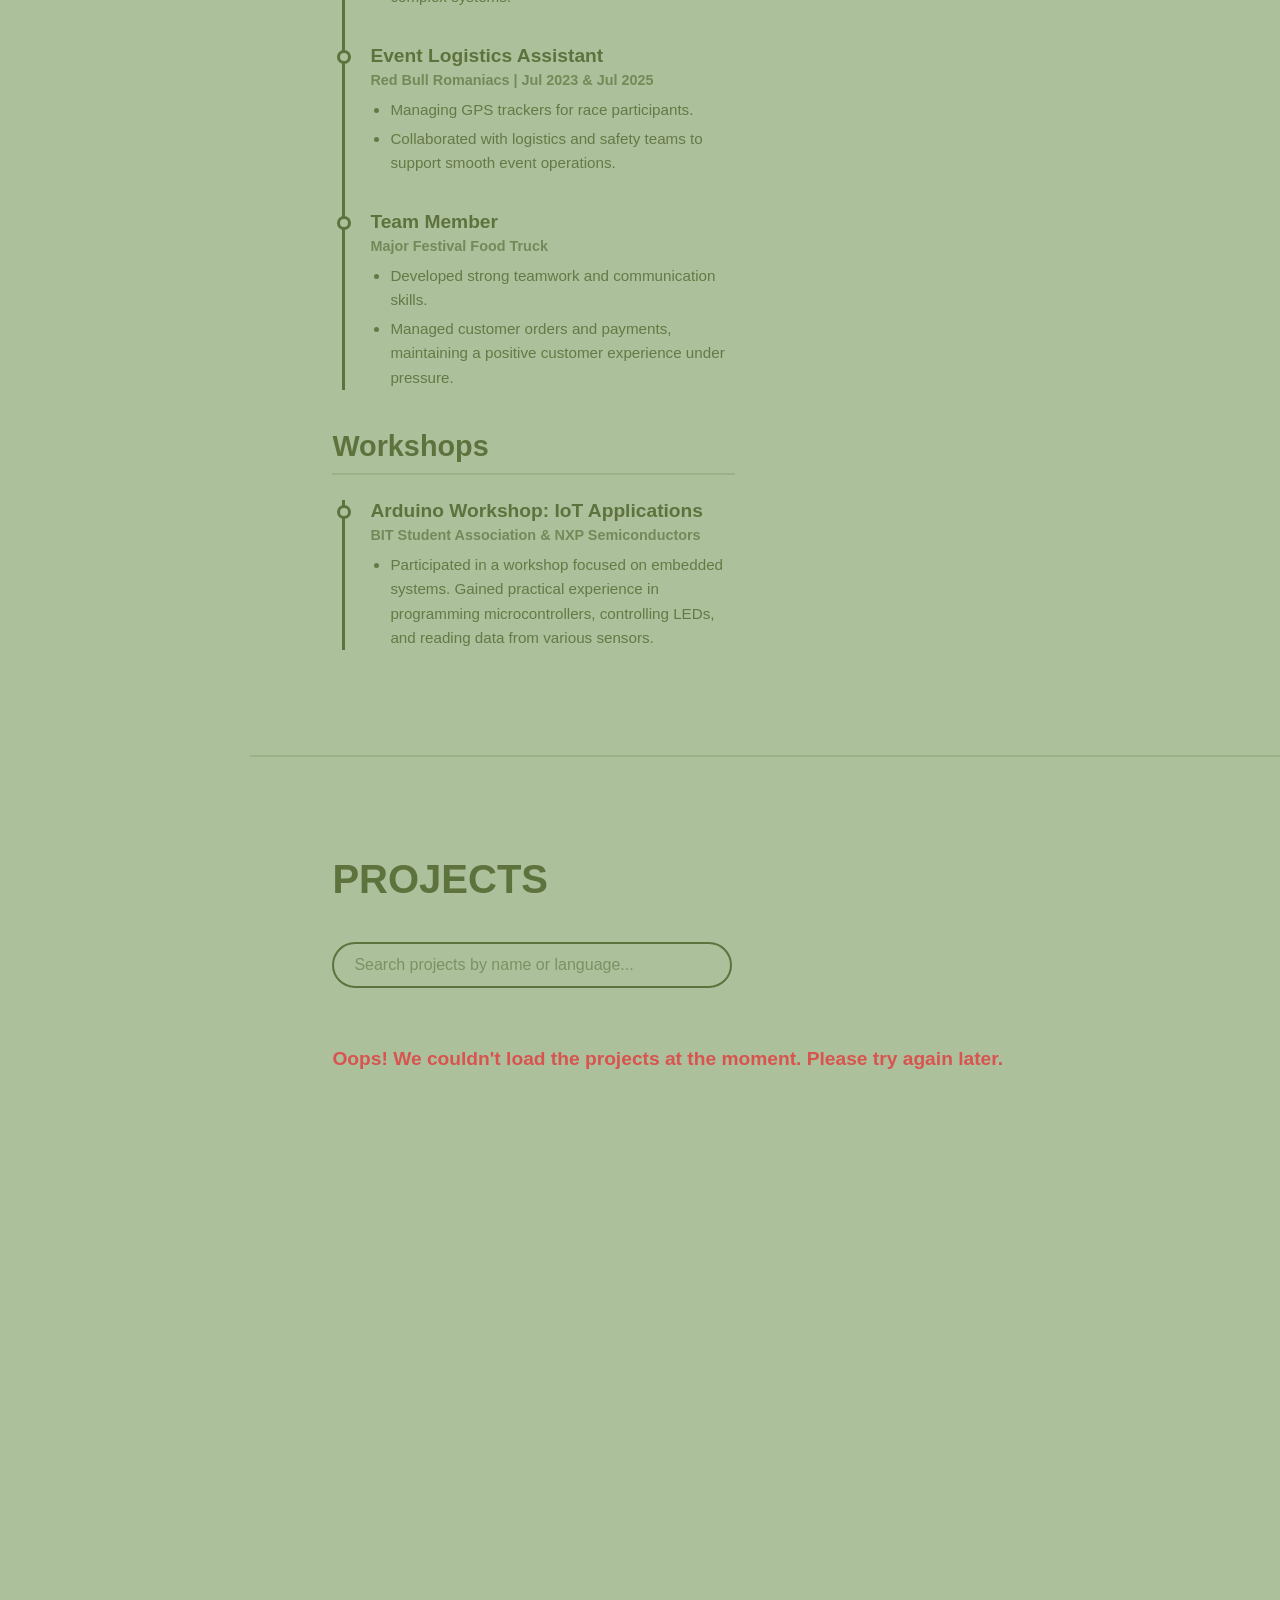
==== commit 08199b38: "update about me and css" ====
--- a/index.html
+++ b/index.html
@@ -21,6 +21,7 @@
                 <li><a href="#home" class="nav-link">Home</a></li>
                 <li><a href="#about-me" class="nav-link">About me</a></li>
                 <li><a href="#projects" class="nav-link">Projects</a></li>
+                <li><a href="contact.html" class="nav-link" target="_blank">Contact me</a></li>
             </ul>
         </nav>
 
@@ -156,8 +157,9 @@
                     <div class="skills-block">
                         <p class="skills-label">Cloud & Infrastructure</p>
                         <div class="tags">
-                            <span>Microsoft Azure AZ-900</span>
-                            <span>Amazon Web Services (AWS) - Currently learning</span>
+                            <span>Microsoft Azure AZ-900 - Certified</span>
+                            <span>Amazon Web Services (AWS) Cloud Practitioner - Course Completed</span>
+                            <span>Amazon Web Services (AWS) Solutions Architect Associate - Currently learning</span>
                         </div>
                     </div>
 
--- a/css/style.css
+++ b/css/style.css
@@ -1,5 +1,5 @@
 /* =======================================
-   1. RESETĂRI GLOBALE & SCROLL LENT
+   1. setari globale 
    ======================================= */
 * {
     margin: 0;
@@ -15,16 +15,15 @@
 body {
     background-color: #acc09b; 
     color: #5e723d; 
-    /* Am eliminat overflow: hidden ca să permitem derularea paginii */
 }
 
 /* =======================================
-   2. COLOANA 1: SIDEBAR (Fixat pe stânga)
+   2. coloana 1 - siderbar
    ======================================= */
 .sidebar {
     width: 250px; 
     height: 100vh; /* Ocupă tot ecranul pe înălțime */
-    position: fixed; /* ÎL BLOCHEAZĂ PE ECRAN */
+    position: fixed; 
     top: 0;
     left: 0;
     background-color: #5e723d; 
@@ -45,6 +44,8 @@
     align-self: flex-start;
     outline: none;
 }
+
+/* Liniile din butonul de meniu */
 .menu-icon .line {
     height: 2px;
     width: 30px;
@@ -56,7 +57,7 @@
 }
 
 .sidebar-nav {
-    display: none; 
+    display: none; /* Ascuns implicit, va fi afișat la click pe buton */
     margin-top: 30px;
     flex-grow: 1; 
 }
@@ -105,7 +106,7 @@
 }
 
 /* =======================================
-   3. ZONA DE SCROLL & SECȚIUNEA HOME
+    2. pagina Home
    ======================================= */
 .main-content {
     margin-left: 250px; /* Împinge tot conținutul la dreapta ca să nu intre sub sidebar-ul fixat */
@@ -174,13 +175,13 @@
     background-position: center;
 }
 
-/* =======================================
-   4. NOILE SECȚIUNI (CV și Portofoliu)
-   ======================================= */
+/* =================================================================
+    3. setari generale pt. cele doua sectiuni (About me si Projects)
+   ================================================================= */
 .other-section {
-    min-height: 100vh; /* Fiecare secțiune are cel puțin înălțimea unui ecran */
-    padding: 100px 8%; /* Spațiu generos sus și pe laterale */
-    border-top: 2px solid rgba(94, 114, 61, 0.2); /* O linie subtilă de despărțire */
+    min-height: 100vh; 
+    padding: 100px 8%; 
+    border-top: 2px solid rgba(94, 114, 61, 0.2); 
     display: flex;
     flex-direction: column;
 }
@@ -192,12 +193,12 @@
 }
 
 /* =======================================
-   SECȚIUNEA ABOUT ME (Grid & Timeline)
+    3.1 About me
    ======================================= */
 
 .about-grid {
     display: grid;
-    grid-template-columns: 1fr 1fr; /* Două coloane egale */
+    grid-template-columns: 1fr 1fr; 
     gap: 60px;
     margin-top: 20px;
 }
@@ -212,7 +213,7 @@
 
 /* Structura axei timpului */
 .timeline {
-    border-left: 3px solid #5e723d; /* Linia verticală */
+    border-left: 3px solid #5e723d; 
     padding-left: 25px;
     margin-left: 10px;
 }
@@ -229,12 +230,12 @@
 /* Bulinele de pe axa timpului */
 .timeline-dot {
     position: absolute;
-    left: -33px; /* Poziționat exact pe linia verticală */
+    left: -33px; 
     top: 5px;
     width: 14px;
     height: 14px;
-    background-color: #acc09b; /* Interiorul la fel ca fundalul */
-    border: 3px solid #5e723d; /* Marginea bulinei */
+    background-color: #acc09b; 
+    border: 3px solid #5e723d; 
     border-radius: 50%;
 }
 
@@ -252,7 +253,6 @@
     margin-bottom: 10px;
 }
 
-/* Liste pentru descrierea task-urilor (Workshop/Experiență) */
 .timeline-list {
     list-style-type: disc;
     padding-left: 20px;
@@ -283,8 +283,8 @@
 }
 
 .tags span {
-    background-color: #5e723d; /* Verde închis */
-    color: #acc09b; /* Text deschis */
+    background-color: #5e723d; 
+    color: #acc09b; 
     padding: 6px 16px;
     border-radius: 20px;
     font-size: 0.9rem;
@@ -294,11 +294,11 @@
 }
 
 .tags span:hover {
-    transform: translateY(-3px); /* Mic efect de ridicare la hover */
+    transform: translateY(-3px); 
 }
 
 /* =======================================
-   SECȚIUNEA 3: PROIECTE (CARDURI STATICE)
+    3.2 Projects
    ======================================= */
 
 .projects-controls {
@@ -357,25 +357,23 @@
 
 /* DESIGN CARD STATIC */
 .project-card {
-    background-color: #5e723d; /* Verde închis */
-    color: #acc09b; /* Text deschis */
+    background-color: #5e723d; 
+    color: #acc09b; 
     border-radius: 15px;
     padding: 25px;
     display: flex;
     flex-direction: column;
     justify-content: space-between;
-    min-height: 280px; /* Înălțime stabilă pentru a alinia cardurile în grilă */
+    min-height: 280px; 
     box-shadow: 0 10px 20px rgba(0,0,0,0.05);
     transition: transform 0.3s ease, box-shadow 0.3s ease;
 }
 
-/* Efect discret de ridicare la hover (fără rotire 3D) */
 .project-card:hover {
     transform: translateY(-6px);
     box-shadow: 0 15px 30px rgba(0,0,0,0.15);
 }
 
-/* Header-ul cardului (Titlu + Limbaj pe același rând) */
 .project-card-header {
     display: flex;
     justify-content: space-between;
@@ -395,34 +393,31 @@
     font-size: 0.8rem;
     font-weight: bold;
     padding: 4px 10px;
-    background-color: #acc09b; /* Inversat: fundal deschis */
-    color: #5e723d; /* Text închis */
+    background-color: #acc09b; 
+    color: #5e723d; 
     border-radius: 12px;
     white-space: nowrap;
 }
 
-/* Descrierea proiectului */
 .project-desc {
     font-size: 0.95rem;
     line-height: 1.5;
     text-align: left;
     opacity: 0.9;
-    flex-grow: 1; /* Împinge footer-ul în jos dacă textul e scurt */
+    flex-grow: 1; 
     margin-bottom: 20px;
     max-height: 110px;
-    overflow-y: auto; /* Adaugă scrollbar doar dacă descrierea e extrem de lungă */
-}
-
-/* Footer-ul cardului (Statistici + Buton) */
+    overflow-y: auto; 
+}
+
 .project-card-footer {
     display: flex;
     justify-content: space-between;
     align-items: center;
-    border-top: 1px solid rgba(172, 192, 155, 0.2); /* O linie fină de separare în interior */
+    border-top: 1px solid rgba(172, 192, 155, 0.2); 
     padding-top: 15px;
 }
 
-/* Statistici (Stele + Forks) */
 .project-stats {
     display: flex;
     gap: 12px;
@@ -430,10 +425,9 @@
     font-size: 0.9rem;
 }
 
-/* Butonul de Source Code */
 .btn-source {
-    background-color: #acc09b; /* Fundal deschis */
-    color: #5e723d; /* Text închis */
+    background-color: #acc09b; 
+    color: #5e723d; 
     padding: 8px 18px;
     text-decoration: none;
     border-radius: 20px;
@@ -444,37 +438,113 @@
 
 .btn-source:hover {
     transform: scale(1.05);
-    background-color: #bdcfad; /* Un pic mai deschis la hover */
-}
-
-
+    background-color: #bdcfad; 
+}
 
 /* =======================================
-   5. RESPONSIVITATE (Mobile & Tablete)
+    4. Formular Contact
+   ======================================= */
+.contact-container {
+    max-width: 600px;
+    margin: 50px auto;
+    background: #5e723d; 
+    color: #acc09b;
+    padding: 40px;
+    border-radius: 15px;
+    box-shadow: 0 10px 20px rgba(0, 0, 0, 0.1);
+}
+
+.contact-container h1 {
+    text-align: center;
+    margin-bottom: 30px;
+    font-size: 2.2rem;
+    text-transform: uppercase;
+}
+
+#contactForm {
+    display: flex;
+    flex-direction: column;
+    /* Spațiu între elementele formularului */
+    gap: 20px;
+}
+
+#contactForm label {
+    font-weight: bold;
+    font-size: 1.05rem;
+}
+
+#contactForm input, 
+#contactForm textarea {
+    width: 100%;
+    /* Spațiu intern pentru text */
+    padding: 15px;
+    border: none;
+    border-radius: 8px;
+    font-size: 16px;
+    background-color: #acc09b;
+    color: #5e723d;
+    /* Elimină conturul implicit și adaugă o tranziție pentru efectul de focus */
+    box-sizing: border-box;
+    outline: none;
+    transition: box-shadow 0.3s;
+}
+
+#contactForm input::placeholder,
+#contactForm textarea::placeholder {
+    color: rgba(94, 114, 61, 0.7);
+}
+
+#contactForm input:focus, 
+#contactForm textarea:focus {
+    box-shadow: 0 0 10px rgba(172, 192, 155, 0.5);
+}
+
+#contactForm textarea {
+    min-height: 150px;
+    resize: vertical;
+}
+
+#contactForm button {
+    background: #acc09b;
+    color: #5e723d;
+    cursor: pointer;
+    font-weight: bold;
+    padding: 15px;
+    border: none;
+    border-radius: 8px;
+    font-size: 1.1rem;
+    transition: transform 0.2s, background-color 0.2s;
+    margin-top: 10px;
+}
+
+#contactForm button:hover {
+    background: #bdcfad;
+    transform: translateY(-2px);
+}
+
+/* =======================================
+    5. responsivitate pentru ecrane mici
    ======================================= */
 @media (max-width: 992px) {
-    /* 1. Transformăm Sidebar-ul într-o bară superioară ceva mai lată */
     .sidebar {
         width: 100%;
-        height: 90px; /* Am mărit înălțimea barei */
+        height: 90px; 
         position: fixed; 
         top: 0;
         left: 0;
         flex-direction: row;
-        align-items: flex-start; /* Mutăm alinierea sus */
-        padding: 35px 30px; /* Împingem butonul 35px în jos și 30px la dreapta */
+        align-items: flex-start; 
+        padding: 35px 30px; 
         z-index: 999; 
     }
     
-    /* 2. Ascundem elementele nedorite pe mobil */
     .hero-image, .contact-info {
         display: none;
     }
 
-    /* 3. Ajustăm conținutul principal ca să nu intre sub bara superioară */
     .main-content {
         margin-left: 0; 
-        padding-top: 90px; /* Lăsăm loc fix cât e bara de sus */
+        padding-top: 90px; 
     }
 
     .hero-section {
@@ -495,7 +565,6 @@
         flex-wrap: wrap;
     }
 
-    /* 4. Meniul Full-Screen */
     .sidebar-nav {
         display: none; 
         position: fixed;
@@ -504,9 +573,9 @@
         width: 100vw;
         height: 100vh;
         background-color: #5e723d; 
-        z-index: 998; /* Sub buton, peste conținut */
+        z-index: 998; 
         margin-top: 0;
-        padding-top: 130px; /* Lăsăm mai mult spațiu sus ca textul să nu se suprapună cu butonul */
+        padding-top: 130px; 
         padding-left: 10%;
     }
     
@@ -519,15 +588,18 @@
         gap: 30px; 
     }
 
-    /* 5. Asigurăm vizibilitatea butonului */
     .menu-icon {
         z-index: 1000; 
         position: relative;
     }
 
-    /* Ajustare axă timeline pentru mobil */
     .about-grid {
         grid-template-columns: 1fr;
         gap: 40px;
     }
+    
+    .contact-container {
+        padding: 25px;
+        margin: 30px 15px;
+    }
 }
